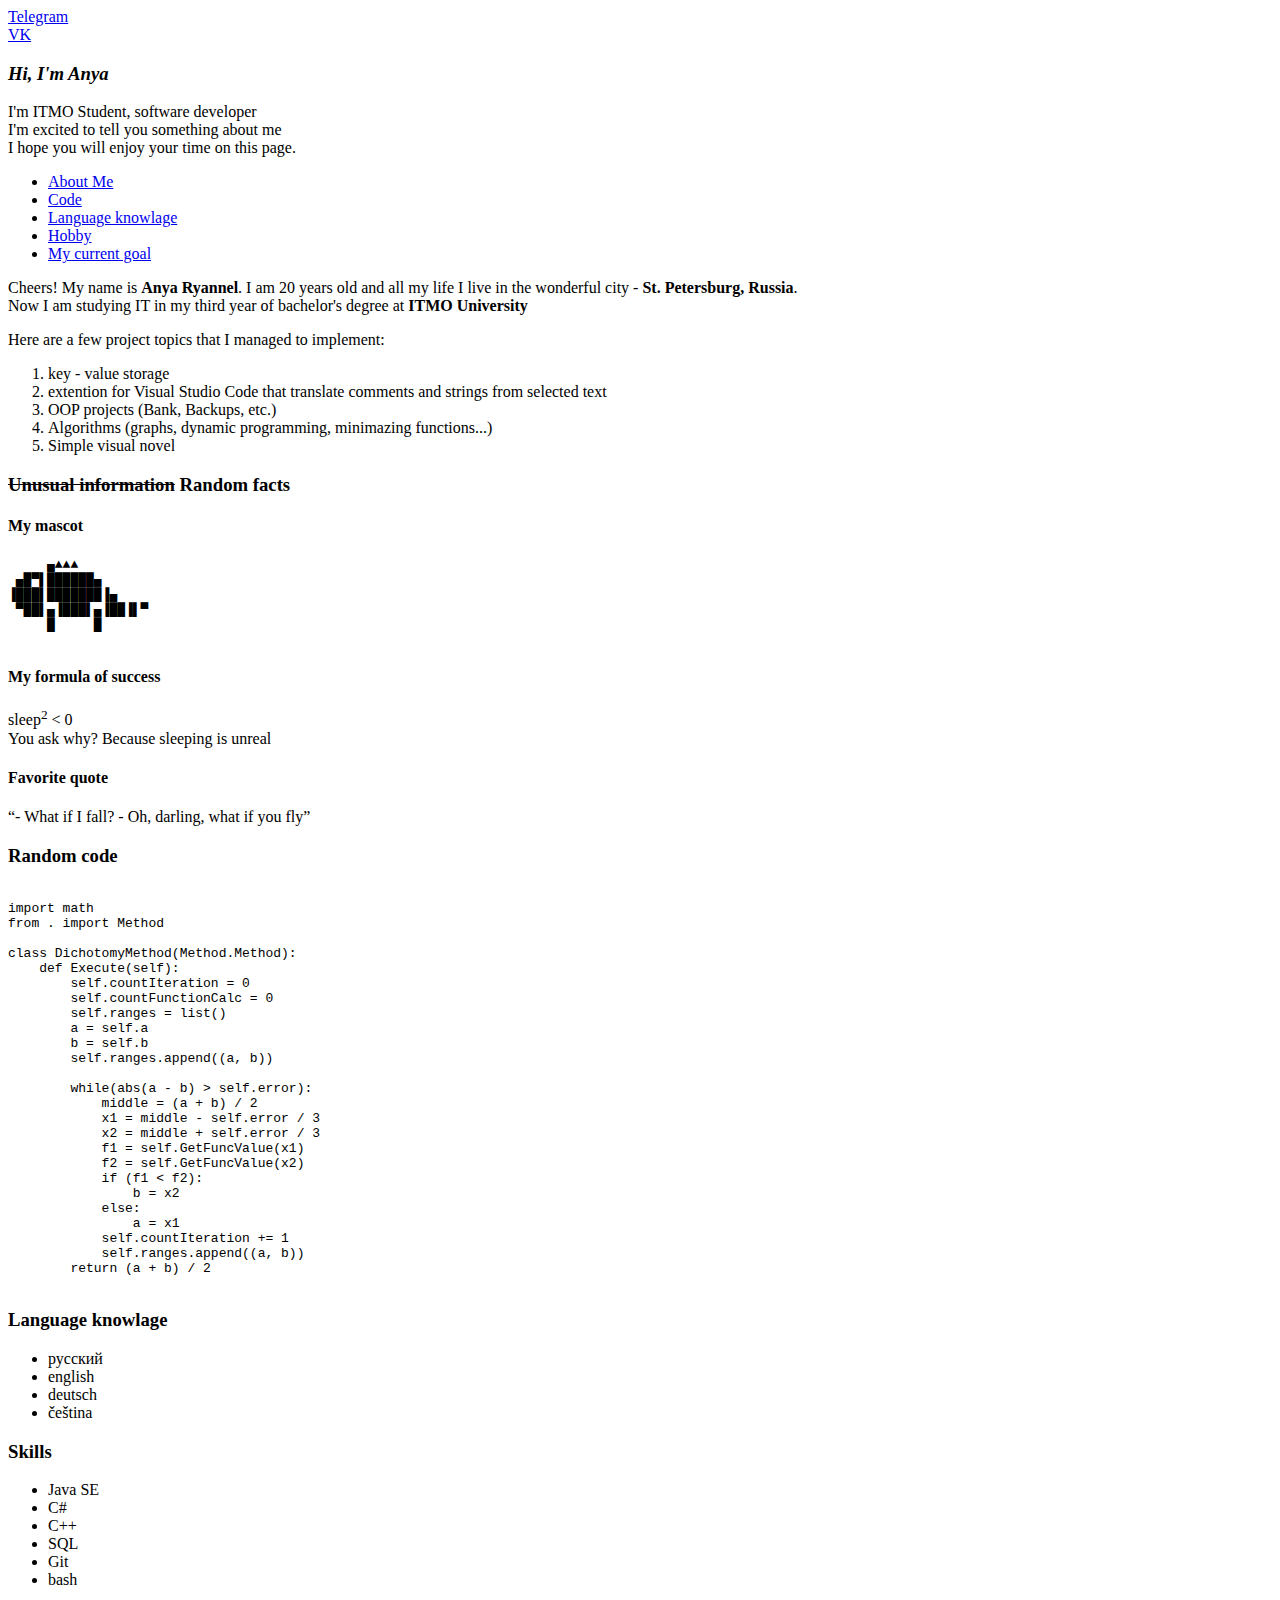
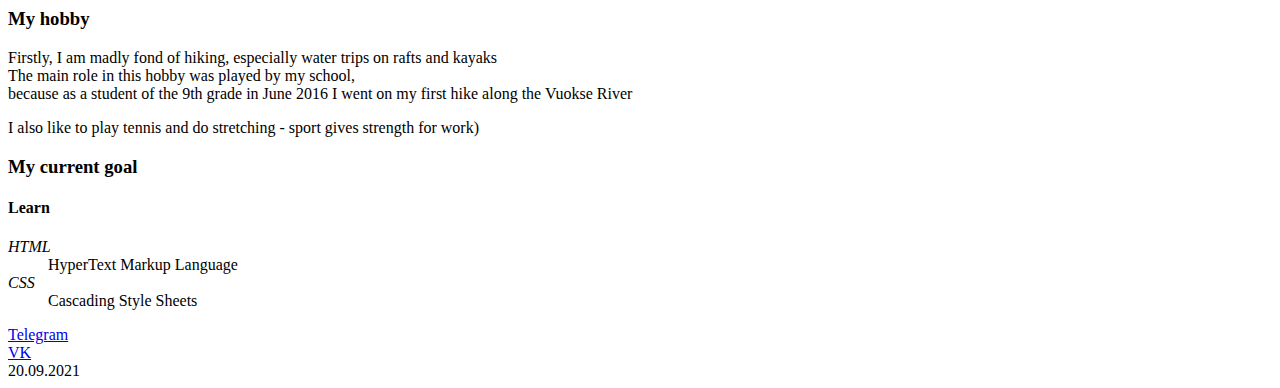
==== index.html @ 296889ac "Rename lab.html to index.html" ====
<!DOCTYPE html>
<html lang="en">
	<head>
		<meta charset="utf-8">
		<meta name="keywords" content="portfolio, IT, ITMO, Ryannel">
		<meta name="description" content="the portfolio page of Anya Ryannel">
		<title>Ryannel Anna M33021</title>
	</head>
	<body>
		<header>
			<section>
			<a href="https://t.me/AnnieRyannel">Telegram</a><br>
			<a href="https://vk.com/id41808144">VK</a>
			</section>
			<section>
				<h3><em>Hi, I'm Anya</em></h3>
				I'm ITMO Student, software developer <br>
				I'm excited to tell you something about me <br>
				I hope you will enjoy your time on this page. <br>
			</section>
			<nav>
				<ul>
					<li><a href="#About Me">About Me</a></li>
					<li><a href="#Code">Code</a></li>
					<li><a href="#Lang">Language knowlage</a></li>
					<li><a href="#Hobby">Hobby</a></li>
					<li><a href="#Goal">My current goal</a></li>
				</ul>
			</nav>
		</header>
		<main>
			<article id="About Me">
				<p> 
				Cheers! My name is <strong>Anya Ryannel</strong>. I am 20 years old and all my life I live in the wonderful city - <strong>St. Petersburg, Russia</strong>. <br>
				Now I am studying IT in my third year of bachelor's degree at <strong>ITMO University</strong><br>
				</p>
				<p>
					Here are a few project topics that I managed to implement:
					<ol> 
						<li>key - value storage</li>
						<li>extention for Visual Studio Code that translate comments and strings from selected text</li>
						<li>OOP projects (Bank, Backups, etc.)</li>
						<li>Algorithms (graphs, dynamic programming, minimazing functions...)</li>
						<li>Simple visual novel</li>
					</ol>
				</p>
			</article>
			<aside>
				<h3><del>Unusual information</del> Random facts</h3>
				<section>
					<h4>My mascot</h4>
					<pre>
     ▄▲▲▲
 ▄█▀▌██████▄
▐███▌███████▐▄
 ▀██▌▄▐███▌▄▐██▐▌▀
     █     █
					</pre>	
				</section>
				<section>
					<h4>My formula of success</h4>
					sleep<sup>2</sup> < 0 </br>
					You ask why? Because sleeping is unreal
				</section>	
				</section> 
					<h4>Favorite quote</h4>
					<q>- What if I fall? - Oh, darling, what if you fly</q>
			</aside>
			<section id="Code">
				<h3>Random code</h3>
				<pre><code>
import math
from . import Method

class DichotomyMethod(Method.Method):
    def Execute(self):
        self.countIteration = 0
        self.countFunctionCalc = 0
        self.ranges = list()
        a = self.a
        b = self.b
        self.ranges.append((a, b))

        while(abs(a - b) > self.error):
            middle = (a + b) / 2
            x1 = middle - self.error / 3
            x2 = middle + self.error / 3
            f1 = self.GetFuncValue(x1)
            f2 = self.GetFuncValue(x2)
            if (f1 < f2):
                b = x2
            else:
                a = x1
            self.countIteration += 1
            self.ranges.append((a, b))
        return (a + b) / 2
				</code></pre>
			</section>
			<section id="Lang">
				<h3>Language knowlage</h3>
					<ul>
						<li>русский</li>
						<li>english</li>
						<li>deutsch</li>
						<li>čeština</li>
					</ul>
			</section>
			<section> 
				<h3>Skills</h3>
				<ul>
					<li>Java SE</li>
					<li>C#</li>
					<li>C++</li>
					<li>SQL</li>
					<li>Git</li>
					<li>bash</li>
				</ul>
			</section>
			<section id="Hobby">
				<h3>My hobby</h3>
					<p>
					Firstly, I am madly fond of hiking, especially water trips on rafts and kayaks <br>
					The main role in this hobby was played by my school, <br>
					because as a student of the 9th grade in <time datetime="2016-06">June 2016</time> I went on my first hike along the Vuokse River <br>
					</p>
					<p>
					I also like to play tennis and do stretching - sport gives strength for work)
					</p>
			</section>
			<section id="Goal">
				<h3>My current goal</h3>
					<h4>Learn</h4>
					<dl>
						<dt><em>HTML</em></dt>
						<dd>HyperText Markup Language</dd>
						<dt><em>CSS</em></dt>
						<dd>Cascading Style Sheets</dd>
					</dl>
			</section>
		</main>
		<footer>
			<section>
				<a href="https://t.me/AnnieRyannel">Telegram</a><br>
				<a href="https://vk.com/id41808144">VK</a><br>
				<time datetime="2021-09-20">20.09.2021</time>
			</section>
		</footer>
</html>
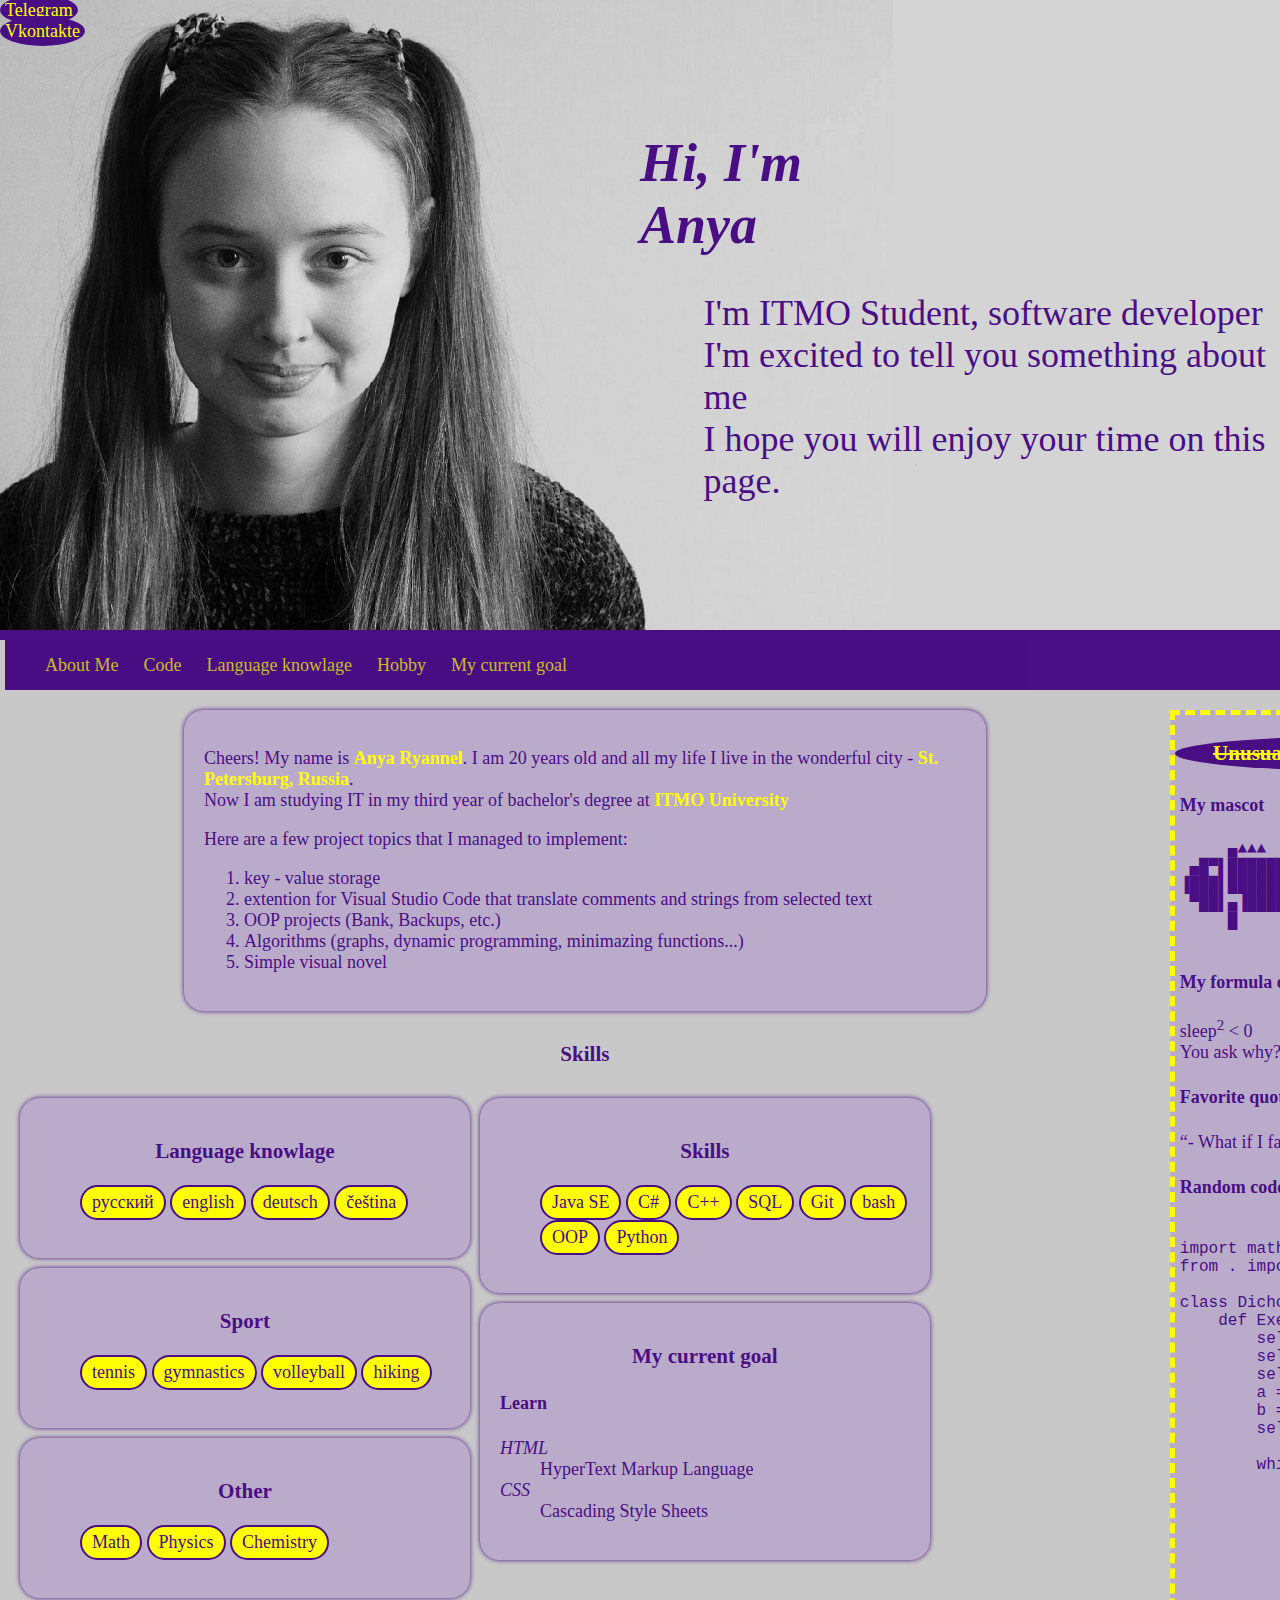
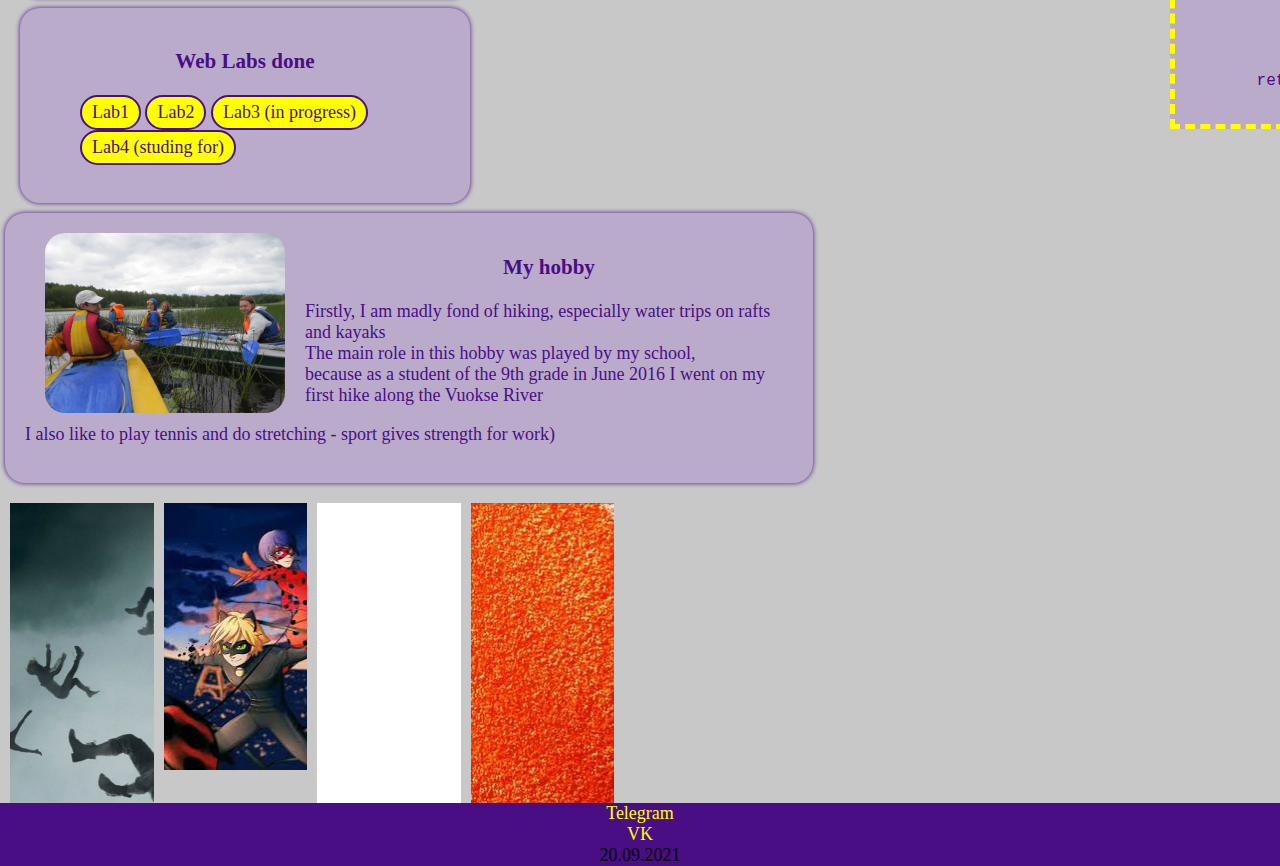
==== commit 75330d7e: "2nd lab base" ====
--- a/index.html
+++ b/index.html
@@ -5,20 +5,24 @@
 		<meta name="keywords" content="portfolio, IT, ITMO, Ryannel">
 		<meta name="description" content="the portfolio page of Anya Ryannel">
 		<title>Ryannel Anna M33021</title>
+		<link href="CSS/style.css" rel="stylesheet">
 	</head>
 	<body>
 		<header>
-			<section>
-			<a href="https://t.me/AnnieRyannel">Telegram</a><br>
-			<a href="https://vk.com/id41808144">VK</a>
-			</section>
-			<section>
+			<nav>
+			<a class="bubble" href="https://t.me/AnnieRyannel">Telegram</a><br>
+			<a class="bubble" href="https://vk.com/id41808144">Vkontakte</a>
+			</nav>
+			<div id="Intro">
 				<h3><em>Hi, I'm Anya</em></h3>
-				I'm ITMO Student, software developer <br>
+				<p>I'm ITMO Student, software developer <br>
 				I'm excited to tell you something about me <br>
-				I hope you will enjoy your time on this page. <br>
-			</section>
-			<nav>
+				I hope you will enjoy your time on this page. <br></p>
+			</div>
+		</header>
+		<main>
+			<div class="menu">
+			<nav class="menu_list">
 				<ul>
 					<li><a href="#About Me">About Me</a></li>
 					<li><a href="#Code">Code</a></li>
@@ -26,10 +30,10 @@
 					<li><a href="#Hobby">Hobby</a></li>
 					<li><a href="#Goal">My current goal</a></li>
 				</ul>
-			</nav>
-		</header>
-		<main>
-			<article id="About Me">
+			</nav><br>
+			</div>
+			<div class="flex-container">
+			<article id="About Me" class="info-section" class="flex-container_item1" style="width:60%">
 				<p> 
 				Cheers! My name is <strong>Anya Ryannel</strong>. I am 20 years old and all my life I live in the wonderful city - <strong>St. Petersburg, Russia</strong>. <br>
 				Now I am studying IT in my third year of bachelor's degree at <strong>ITMO University</strong><br>
@@ -45,9 +49,9 @@
 					</ol>
 				</p>
 			</article>
-			<aside>
-				<h3><del>Unusual information</del> Random facts</h3>
-				<section>
+			<aside class="flex-container_item3">
+				<h3 class="bubble"><del>Unusual information</del> Random facts</h3>
+				<div>
 					<h4>My mascot</h4>
 					<pre>
      ▄▲▲▲
@@ -56,18 +60,18 @@
  ▀██▌▄▐███▌▄▐██▐▌▀
      █     █
 					</pre>	
-				</section>
-				<section>
+				</div>
+				<div>
 					<h4>My formula of success</h4>
 					sleep<sup>2</sup> < 0 </br>
 					You ask why? Because sleeping is unreal
-				</section>	
-				</section> 
+				</div>	
+				<div> 
 					<h4>Favorite quote</h4>
 					<q>- What if I fall? - Oh, darling, what if you fly</q>
-			</aside>
-			<section id="Code">
-				<h3>Random code</h3>
+				</div>	
+				<div id="Code" class="sec">
+				<h4>Random code</h4>
 				<pre><code>
 import math
 from . import Method
@@ -95,29 +99,75 @@
             self.ranges.append((a, b))
         return (a + b) / 2
 				</code></pre>
+			</div>
+			</aside>
+			<section class="flex-container_item2">
+			<h3 class="info-section_header">Skills</h3>
+			<div class="skills-container" class="flex-container.item2">
+			<div id="Lang" class="info-section" class="sec">
+				<h3 class="info-section_header">Language knowlage</h3>
+					<ul>
+						<li class="skill">русский</li>
+						<li class="skill">english</li>
+						<li class="skill">deutsch</li>
+						<li class="skill">čeština</li>
+					</ul>
+			</div>
+			<div id="Lang" class="info-section" class="sec">
+				<h3 class="info-section_header">Sport</h3>
+					<ul>
+						<li class="skill">tennis</li>
+						<li class="skill">gymnastics</li>
+						<li class="skill">volleyball</li>
+						<li class="skill">hiking</li>
+					</ul>
+			</div>
+			<div id="Lang" class="info-section" class="sec">
+				<h3 class="info-section_header">Other</h3>
+					<ul>
+						<li class="skill">Math</li>
+						<li class="skill">Physics</li>
+						<li class="skill">Chemistry</li>
+					</ul>
+			</div>
+			<div id="Lang" class="info-section" class="sec">
+				<h3 class="info-section_header">Web Labs done</h3>
+					<ul>
+						<li class="skill">Lab1</li>
+						<li class="skill">Lab2</li>
+						<li class="skill">Lab3 (in progress)</li>
+						<li class="skill">Lab4 (studing for)</li>
+					</ul>
+			</div>
+			<div class="info-section" class="sec"> 
+				<h3 class="info-section_header">Skills</h3>
+				<ul>
+					<li class="skill">Java SE</li>
+					<li class="skill">C#</li>
+					<li class="skill">C++</li>
+					<li class="skill">SQL</li>
+					<li class="skill">Git</li>
+					<li class="skill">bash</li>
+					<li class="skill">OOP</li>
+					<li class="skill">Python</li>
+				</ul>
+			</div>
+			<div id="Goal" class="info-section" class="sec">
+				<h3 class="info-section_header">My current goal</h3>
+					<h4>Learn</h4>
+					<dl>
+						<dt><em>HTML</em></dt>
+						<dd>HyperText Markup Language</dd>
+						<dt><em>CSS</em></dt>
+						<dd>Cascading Style Sheets</dd>
+					</dl>
+			</div>
+			</div>
 			</section>
-			<section id="Lang">
-				<h3>Language knowlage</h3>
-					<ul>
-						<li>русский</li>
-						<li>english</li>
-						<li>deutsch</li>
-						<li>čeština</li>
-					</ul>
-			</section>
-			<section> 
-				<h3>Skills</h3>
-				<ul>
-					<li>Java SE</li>
-					<li>C#</li>
-					<li>C++</li>
-					<li>SQL</li>
-					<li>Git</li>
-					<li>bash</li>
-				</ul>
-			</section>
-			<section id="Hobby">
-				<h3>My hobby</h3>
+			</div>
+			<section id="Hobby" class="info-section" style="width:60%;">
+				<img src="./images/hobby.jpg" width="240" align="left" hspace="20" style="border-radius: 20px">
+				<h3 class="info-section_header">My hobby</h3>
 					<p>
 					Firstly, I am madly fond of hiking, especially water trips on rafts and kayaks <br>
 					The main role in this hobby was played by my school, <br>
@@ -127,22 +177,19 @@
 					I also like to play tennis and do stretching - sport gives strength for work)
 					</p>
 			</section>
-			<section id="Goal">
-				<h3>My current goal</h3>
-					<h4>Learn</h4>
-					<dl>
-						<dt><em>HTML</em></dt>
-						<dd>HyperText Markup Language</dd>
-						<dt><em>CSS</em></dt>
-						<dd>Cascading Style Sheets</dd>
-					</dl>
-			</section>
+			<section class="flex" style="width:60%;">
+				<div class="item img1"></div>
+				<div class="item img2"></div>
+				<div class="item img3"></div>
+				<div class="item img4"></div>
+				<div class="item img5"></div>
+</div>
 		</main>
 		<footer>
-			<section>
+			<nav>
 				<a href="https://t.me/AnnieRyannel">Telegram</a><br>
 				<a href="https://vk.com/id41808144">VK</a><br>
 				<time datetime="2021-09-20">20.09.2021</time>
-			</section>
+			</nav>
 		</footer>
 </html>
--- a/CSS/style.css
+++ b/CSS/style.css
@@ -0,0 +1,197 @@
+body {
+	background-color: #490E84;
+	font-family: Snell Roundhand, cursive;
+	font-size: large;
+	margin: 0;
+}
+
+main {
+	background-color: #C8C8C8; 
+}
+
+header{
+	height: 630px;
+	background-image: url(../images/Me.png);
+	background-repeat: no-repeat;
+	background-position: center;
+	flex-direction: row;
+}
+
+#Intro {
+	font-family: Brush Script MT, Brush Script Std, cursive;
+	color: #490E84;
+	margin-left: 50%;
+	margin-top: 7%;
+}
+
+#Intro p {
+	margin-left: 10%;
+	font-size: 200%;
+}
+
+
+#Intro h3 {
+	margin-right: 60%;
+	font-size: 300%;
+	margin-bottom: 5%;
+}
+
+.menu {
+    align-items: center;
+	height: 50px;
+	width:100%;
+	background:#490E84; 
+}
+
+.menu_list ul {
+  list-style: none; 
+  margin: 0; 
+  position: fixed;
+  background: #490E84;
+  width: 100%;
+  opacity: 0.7; 
+  z-index: 1000;
+}
+
+.menu_list a {
+	line-height:50px;
+	z-index: 1000;
+}
+
+.menu_list li {
+  float:left; 
+  margin-right:25px; 
+}
+
+a[href] {
+	text-decoration: none;
+	color: #FFFF00
+}
+
+
+.info-section {
+	color: #490E84;
+	box-shadow: 0 0 5px #490E84;
+	background-color: #BBABCB;
+	padding: 20px; 
+	border-radius: 20px;
+}
+
+.info-section_header {
+	text-align: center;
+}
+
+aside {
+	border: 5px dashed #FFFF00;
+	background-color: #BBABCB;
+	color: #490E84;
+}
+
+footer {
+	background-color: #490E84;
+	text-align: center;
+	position: relative;
+	z-index: 2000;
+}
+
+.bubble {
+	color: #FFFF00;
+	background-color: #490E84;
+	border-radius: 50%;
+	padding: 5px;
+	text-align: center;
+}
+
+.skill {
+	border: 2px solid #490E84;
+    border-radius: 20px;
+    padding-left: 10px;
+    padding-right: 10px;
+    padding-top: 5px;
+    padding-bottom: 5px;
+    display: inline-block;
+	background-color: #FFFF00
+	
+}
+
+strong {
+	color: yellow;
+}
+
+h3 {
+	color:#490E84;
+	align-items: center;
+}
+
+.skills-container {
+    max-height: 800px;
+    display: flex;
+    flex-wrap: wrap;
+	flex-direction: column;
+    justify-content: left;
+	width: 40%;
+}
+
+
+
+.flex-container {
+	max-height: 1200px;
+	display: flex;
+    flex-wrap: wrap;
+	flex-direction: column;
+	align-items: center;
+	justify-content: space-between;
+}
+
+.flex-container_item1 {
+	order: 1;
+	flex-basis: 60%;
+	
+}
+
+.flex-container_item2 {
+	order: 2;
+	flex-basis: 60%;
+} 
+
+.flex-container_item3 {
+	order: 3;
+	flex-basis: 30%;
+}
+
+
+.section {
+	width: 60%;
+	display: inline-block;
+}
+
+.flex {
+	display: flex;
+	overflow:hidden; /*скроем тень*/
+}
+
+.item {
+	height:300px;
+	flex:20%; /* = flex-basis:20%; */
+	transition: flex 300ms ease;
+}
+.item:hover {
+	flex: 0.1 0.1 300px;
+	flex-direction: row;
+	background-size: 100% 100%;
+}
+
+.img1 { background: url(../images/galery1.jpg) 0 0 no-repeat; }
+.img2 { background: url(../images/galary2.jfif) 0 0 no-repeat; }
+.img3 { background: url(../images/galery3.jpg) 0 0 no-repeat; }
+.img4 { background: url(../images/galary.jpg) 0 0 no-repeat; }
+
+
+div, section, aside, article {
+	margin-top: 10px;
+	margin-right: 5px;
+	margin-left: 5px;
+}
+
+
+
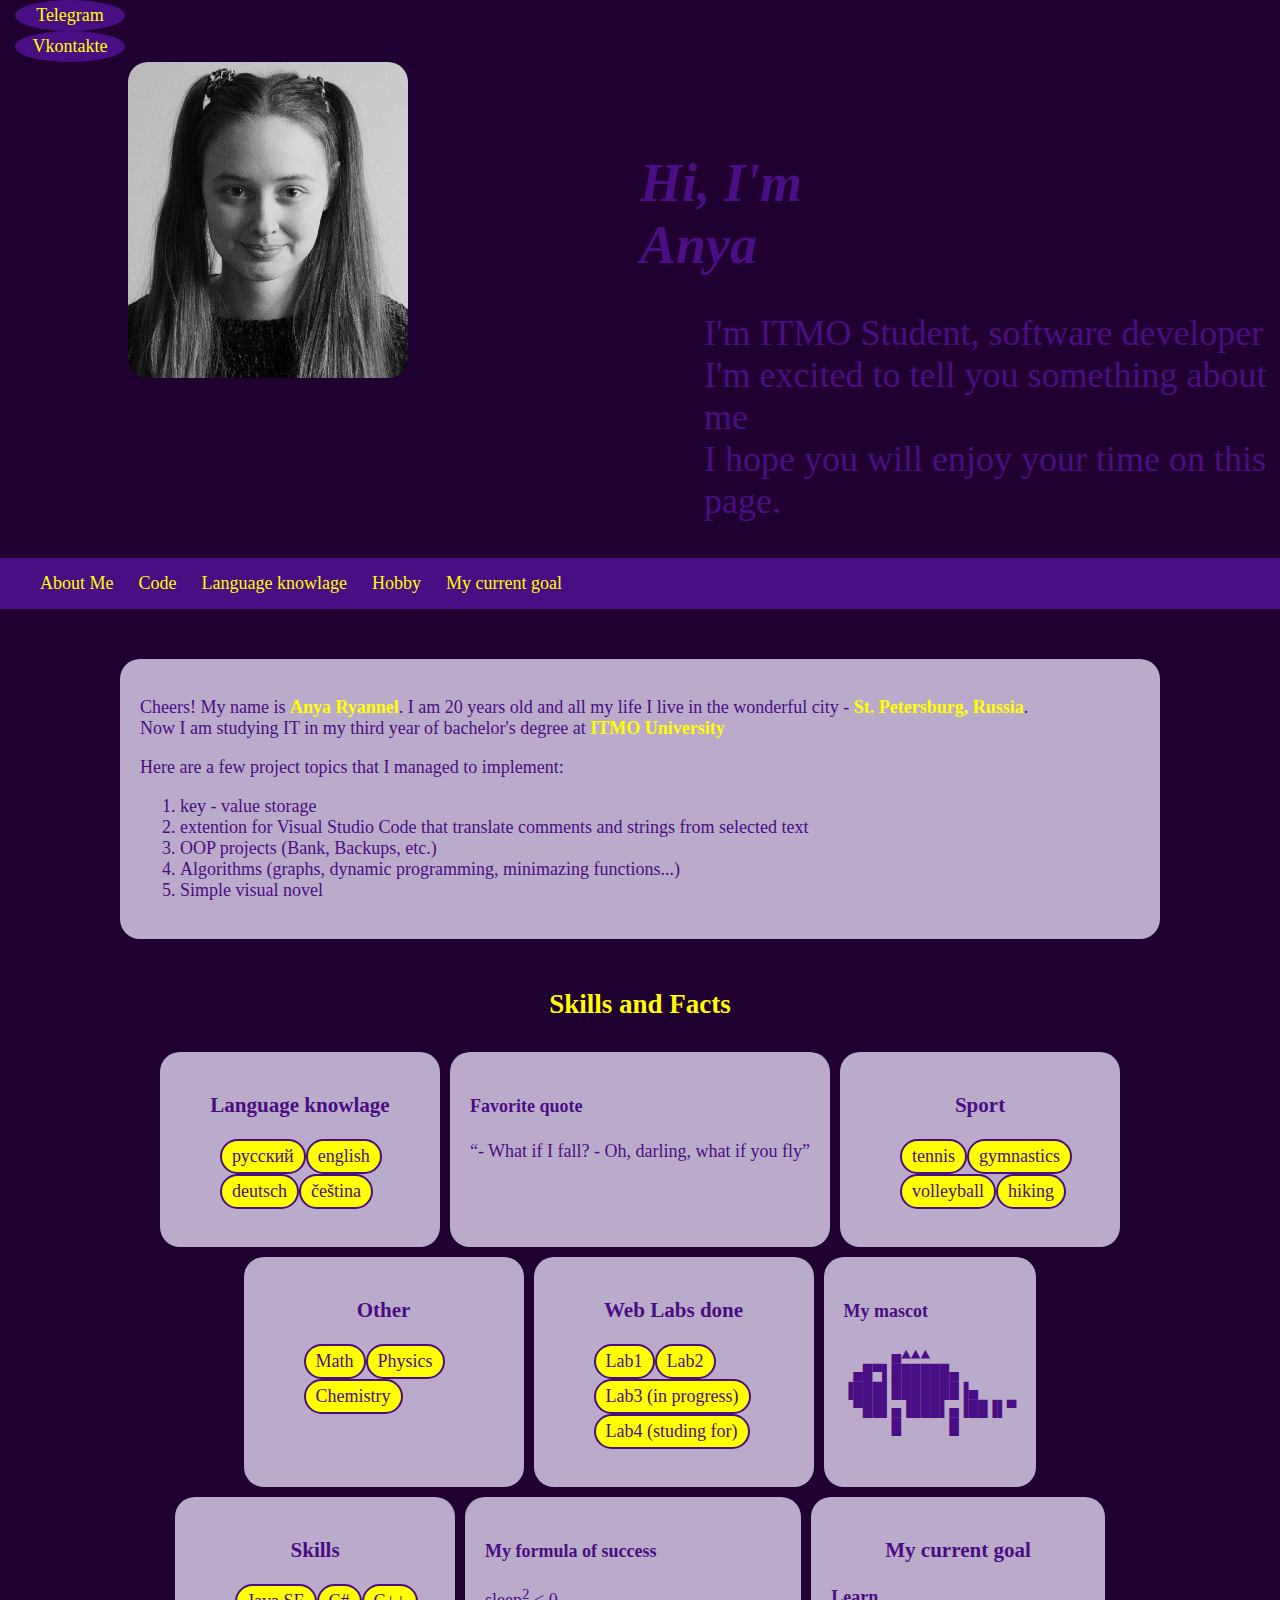
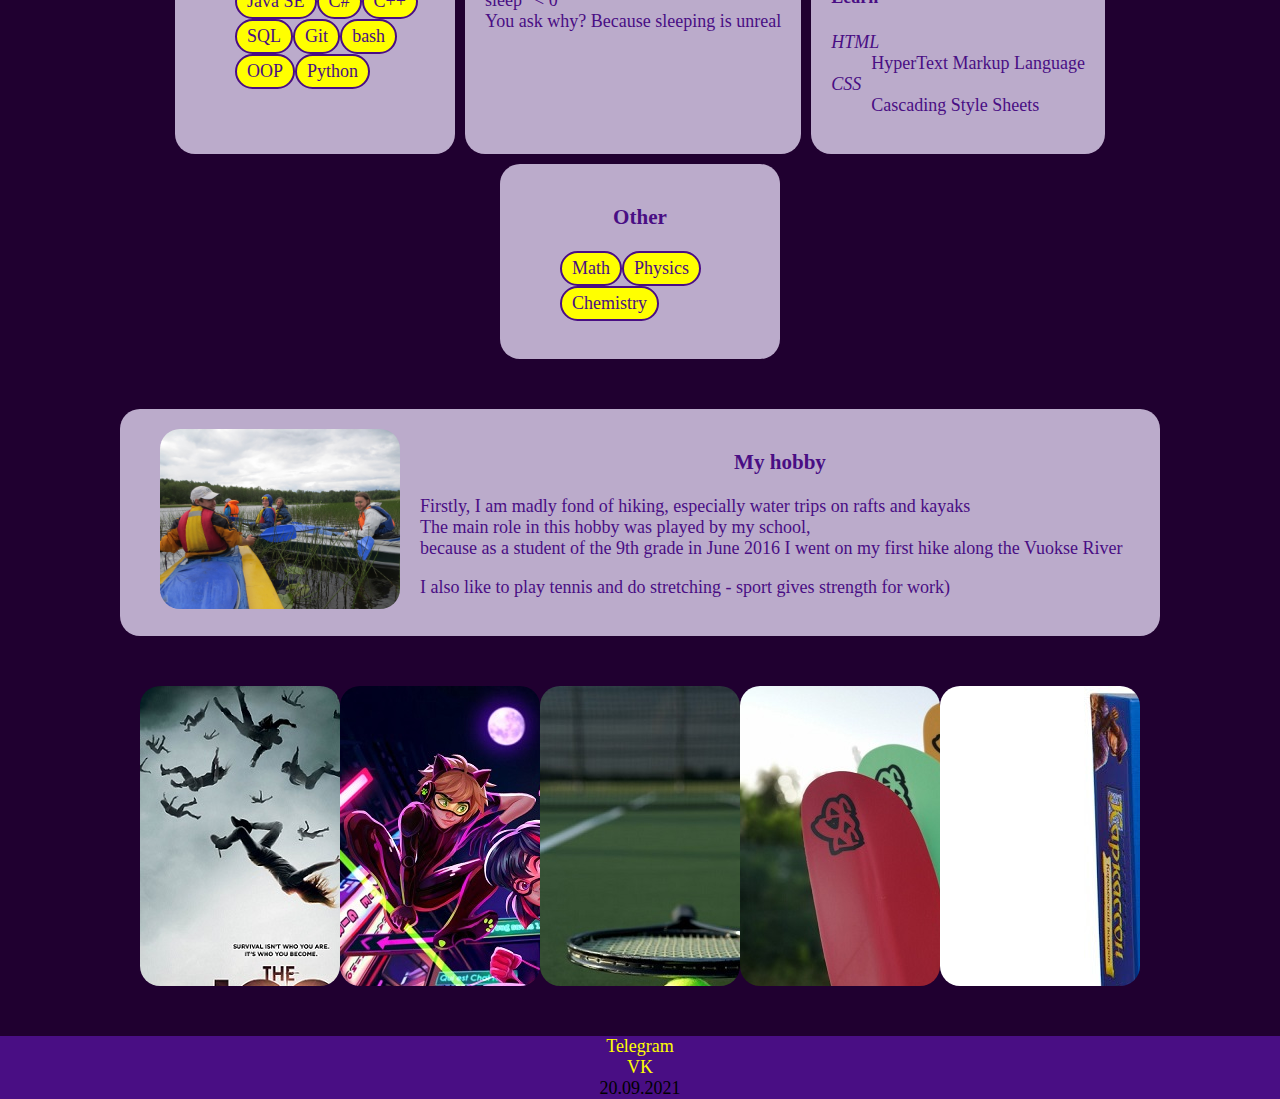
==== commit 1f709034: "positions added" ====
--- a/index.html
+++ b/index.html
@@ -6,13 +6,20 @@
 		<meta name="description" content="the portfolio page of Anya Ryannel">
 		<title>Ryannel Anna M33021</title>
 		<link href="CSS/style.css" rel="stylesheet">
+		<script src="./JS/jquery-3.6.0.js"></script>
+		<script src="./JS/script.js"></script>
 	</head>
 	<body>
 		<header>
 			<nav>
-			<a class="bubble" href="https://t.me/AnnieRyannel">Telegram</a><br>
-			<a class="bubble" href="https://vk.com/id41808144">Vkontakte</a>
+			<div class="bubble" style="margin-left:15px; margin-top:0px;">
+			<a href="https://t.me/AnnieRyannel">Telegram</a><br>
+			</div>
+			<div class="bubble" style="margin-left:15px;">
+			<a href="https://vk.com/id41808144">Vkontakte</a>
+			</div>
 			</nav>
+				<img class="main-pic" src="./images/Me_small.png" width="280" align="left" style="border-radius: 20px; margin-left: 10%; margin-right: 20px;">
 			<div id="Intro">
 				<h3><em>Hi, I'm Anya</em></h3>
 				<p>I'm ITMO Student, software developer <br>
@@ -32,15 +39,15 @@
 				</ul>
 			</nav><br>
 			</div>
-			<div class="flex-container">
-			<article id="About Me" class="info-section" class="flex-container_item1" style="width:60%">
-				<p> 
+			<div>
+			<article id="About Me" class="info-section">
+				<p>
 				Cheers! My name is <strong>Anya Ryannel</strong>. I am 20 years old and all my life I live in the wonderful city - <strong>St. Petersburg, Russia</strong>. <br>
 				Now I am studying IT in my third year of bachelor's degree at <strong>ITMO University</strong><br>
 				</p>
 				<p>
 					Here are a few project topics that I managed to implement:
-					<ol> 
+					<ol>
 						<li>key - value storage</li>
 						<li>extention for Visual Studio Code that translate comments and strings from selected text</li>
 						<li>OOP projects (Bank, Backups, etc.)</li>
@@ -49,7 +56,7 @@
 					</ol>
 				</p>
 			</article>
-			<aside class="flex-container_item3">
+			<!--<aside>
 				<h3 class="bubble"><del>Unusual information</del> Random facts</h3>
 				<div>
 					<h4>My mascot</h4>
@@ -59,17 +66,17 @@
 ▐███▌███████▐▄
  ▀██▌▄▐███▌▄▐██▐▌▀
      █     █
-					</pre>	
+					</pre>
 				</div>
 				<div>
 					<h4>My formula of success</h4>
 					sleep<sup>2</sup> < 0 </br>
 					You ask why? Because sleeping is unreal
-				</div>	
-				<div> 
+				</div>
+				<div>
 					<h4>Favorite quote</h4>
 					<q>- What if I fall? - Oh, darling, what if you fly</q>
-				</div>	
+				</div>
 				<div id="Code" class="sec">
 				<h4>Random code</h4>
 				<pre><code>
@@ -100,48 +107,62 @@
         return (a + b) / 2
 				</code></pre>
 			</div>
-			</aside>
-			<section class="flex-container_item2">
-			<h3 class="info-section_header">Skills</h3>
-			<div class="skills-container" class="flex-container.item2">
-			<div id="Lang" class="info-section" class="sec">
+			</aside> -->
+			<section>
+			<h2 class="section-header">Skills and Facts</h2>
+			<div class="skills-container">
+			<div id="Lang" class="info-section skill-item">
 				<h3 class="info-section_header">Language knowlage</h3>
-					<ul>
+					<ul class="skill-box">
 						<li class="skill">русский</li>
 						<li class="skill">english</li>
 						<li class="skill">deutsch</li>
 						<li class="skill">čeština</li>
 					</ul>
 			</div>
-			<div id="Lang" class="info-section" class="sec">
+			<div class="info-section skill-item">
+					<h4>Favorite quote</h4>
+					<q>- What if I fall? - Oh, darling, what if you fly</q>
+			</div>
+			<div id="Lang" class="info-section skill-item">
 				<h3 class="info-section_header">Sport</h3>
-					<ul>
+					<ul class="skill-box">
 						<li class="skill">tennis</li>
 						<li class="skill">gymnastics</li>
 						<li class="skill">volleyball</li>
 						<li class="skill">hiking</li>
 					</ul>
 			</div>
-			<div id="Lang" class="info-section" class="sec">
+			<div id="Lang" class="info-section skill-item">
 				<h3 class="info-section_header">Other</h3>
-					<ul>
+					<ul class="skill-box">
 						<li class="skill">Math</li>
 						<li class="skill">Physics</li>
 						<li class="skill">Chemistry</li>
 					</ul>
 			</div>
-			<div id="Lang" class="info-section" class="sec">
+			<div id="Lang" class="info-section skill-item">
 				<h3 class="info-section_header">Web Labs done</h3>
-					<ul>
+					<ul class="skill-box">
 						<li class="skill">Lab1</li>
 						<li class="skill">Lab2</li>
 						<li class="skill">Lab3 (in progress)</li>
 						<li class="skill">Lab4 (studing for)</li>
 					</ul>
 			</div>
-			<div class="info-section" class="sec"> 
+			<div class="info-section skill-item">
+			<h4>My mascot</h4>
+<pre>
+     ▄▲▲▲
+ ▄█▀▌██████▄
+▐███▌███████▐▄
+ ▀██▌▄▐███▌▄▐██▐▌▀
+     █     █
+</pre>
+			</div>
+			<div class="info-section skill-item">
 				<h3 class="info-section_header">Skills</h3>
-				<ul>
+				<ul class="skill-box">
 					<li class="skill">Java SE</li>
 					<li class="skill">C#</li>
 					<li class="skill">C++</li>
@@ -152,7 +173,12 @@
 					<li class="skill">Python</li>
 				</ul>
 			</div>
-			<div id="Goal" class="info-section" class="sec">
+			<div class="info-section skill-item">
+					<h4>My formula of success</h4>
+					sleep<sup>2</sup> < 0 </br>
+					You ask why? Because sleeping is unreal
+			</div>
+			<div id="Goal" class="info-section skill-item">
 				<h3 class="info-section_header">My current goal</h3>
 					<h4>Learn</h4>
 					<dl>
@@ -162,10 +188,18 @@
 						<dd>Cascading Style Sheets</dd>
 					</dl>
 			</div>
+			<div id="Lang" class="info-section skill-item">
+				<h3 class="info-section_header">Other</h3>
+					<ul class="skill-box">
+						<li class="skill">Math</li>
+						<li class="skill">Physics</li>
+						<li class="skill">Chemistry</li>
+					</ul>
+			</div>
 			</div>
 			</section>
 			</div>
-			<section id="Hobby" class="info-section" style="width:60%;">
+			<section id="Hobby" class="info-section"">
 				<img src="./images/hobby.jpg" width="240" align="left" hspace="20" style="border-radius: 20px">
 				<h3 class="info-section_header">My hobby</h3>
 					<p>
@@ -177,12 +211,12 @@
 					I also like to play tennis and do stretching - sport gives strength for work)
 					</p>
 			</section>
-			<section class="flex" style="width:60%;">
+			<section class="flex">
 				<div class="item img1"></div>
 				<div class="item img2"></div>
-				<div class="item img3"></div>
 				<div class="item img4"></div>
 				<div class="item img5"></div>
+				<div class="item img3"></div>
 </div>
 		</main>
 		<footer>
--- a/CSS/style.css
+++ b/CSS/style.css
@@ -1,20 +1,30 @@
 body {
-	background-color: #490E84;
 	font-family: Snell Roundhand, cursive;
 	font-size: large;
 	margin: 0;
+	background-color: #200030;
 }
 
 main {
-	background-color: #C8C8C8; 
-}
-
+	margin: auto;
+}
+
+@media (min-width: 1300px) {
 header{
-	height: 630px;
+	height: 610px;
 	background-image: url(../images/Me.png);
 	background-repeat: no-repeat;
 	background-position: center;
 	flex-direction: row;
+}
+}
+
+
+@media (min-width: 1300px){
+
+.main-pic {
+opacity: 0%;	
+}
 }
 
 #Intro {
@@ -38,18 +48,25 @@
 
 .menu {
     align-items: center;
-	height: 50px;
 	width:100%;
 	background:#490E84; 
+	margin: 0;
+}
+
+.f-menu {
+	z-index: 9999; position: fixed; left: 0; top: 0; width: 100%;
+}
+
+.menu_list {
+height: 30px;
 }
 
 .menu_list ul {
   list-style: none; 
   margin: 0; 
-  position: fixed;
+
   background: #490E84;
   width: 100%;
-  opacity: 0.7; 
   z-index: 1000;
 }
 
@@ -71,13 +88,18 @@
 
 .info-section {
 	color: #490E84;
-	box-shadow: 0 0 5px #490E84;
+	#box-shadow: 0 0 10px #FFFF00;
 	background-color: #BBABCB;
 	padding: 20px; 
 	border-radius: 20px;
 }
 
 .info-section_header {
+	text-align: center;
+}
+
+.section-header {
+	color: #FFFF00;
 	text-align: center;
 }
 
@@ -100,6 +122,7 @@
 	border-radius: 50%;
 	padding: 5px;
 	text-align: center;
+	width: 100px;
 }
 
 .skill {
@@ -109,9 +132,16 @@
     padding-right: 10px;
     padding-top: 5px;
     padding-bottom: 5px;
-    display: inline-block;
+	list-style-type: none;
 	background-color: #FFFF00
 	
+}
+
+.skill-box {
+	display: flex;
+	flex-wrap: wrap;
+	flex-direction: row;
+	max-width: 200px;
 }
 
 strong {
@@ -123,13 +153,18 @@
 	align-items: center;
 }
 
+.skill-item {
+	margin-top: 10px;
+	margin-right: 5px;
+	margin-left: 5px;
+}
+
 .skills-container {
-    max-height: 800px;
+    #max-height: 800px;
     display: flex;
     flex-wrap: wrap;
-	flex-direction: column;
-    justify-content: left;
-	width: 40%;
+	flex-direction: row;
+    justify-content: center;
 }
 
 
@@ -167,31 +202,32 @@
 
 .flex {
 	display: flex;
-	overflow:hidden; /*скроем тень*/
+	overflow:hidden; 
 }
 
 .item {
 	height:300px;
-	flex:20%; /* = flex-basis:20%; */
+	flex:40%; 
 	transition: flex 300ms ease;
+	border-radius: 20px;
 }
 .item:hover {
-	flex: 0.1 0.1 300px;
+	flex: 50%;
 	flex-direction: row;
 	background-size: 100% 100%;
 }
 
 .img1 { background: url(../images/galery1.jpg) 0 0 no-repeat; }
-.img2 { background: url(../images/galary2.jfif) 0 0 no-repeat; }
+.img2 { background: url(../images/galery2.jpg) 0 0 no-repeat; }
 .img3 { background: url(../images/galery3.jpg) 0 0 no-repeat; }
-.img4 { background: url(../images/galary.jpg) 0 0 no-repeat; }
-
-
-div, section, aside, article {
-	margin-top: 10px;
-	margin-right: 5px;
-	margin-left: 5px;
-}
-
-
-
+.img4 { background: url(../images/galery.jpg) 0 0 no-repeat; }
+.img5 { background: url(../images/galery4.jfif) 0 0 no-repeat; }
+
+
+section, aside, article {
+	margin: 50px auto;
+	max-width: 1000px;
+}
+
+
+
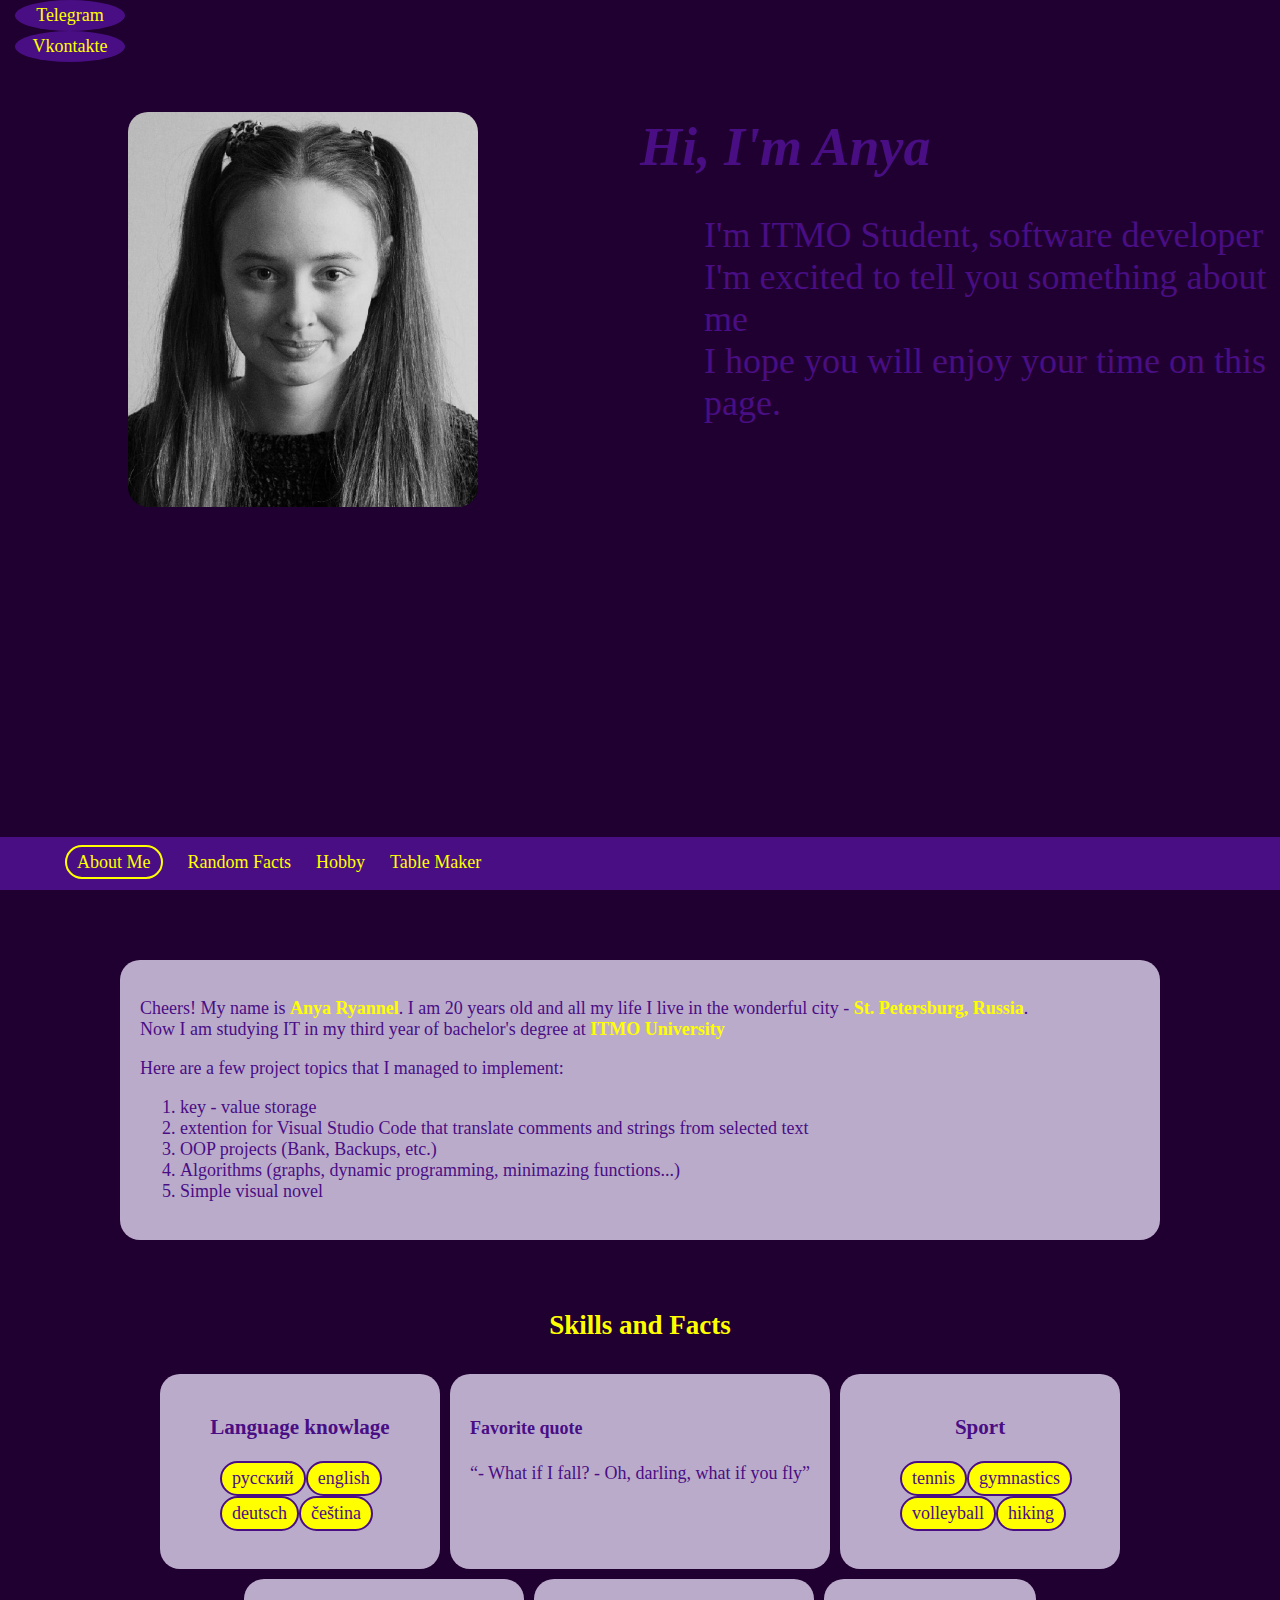
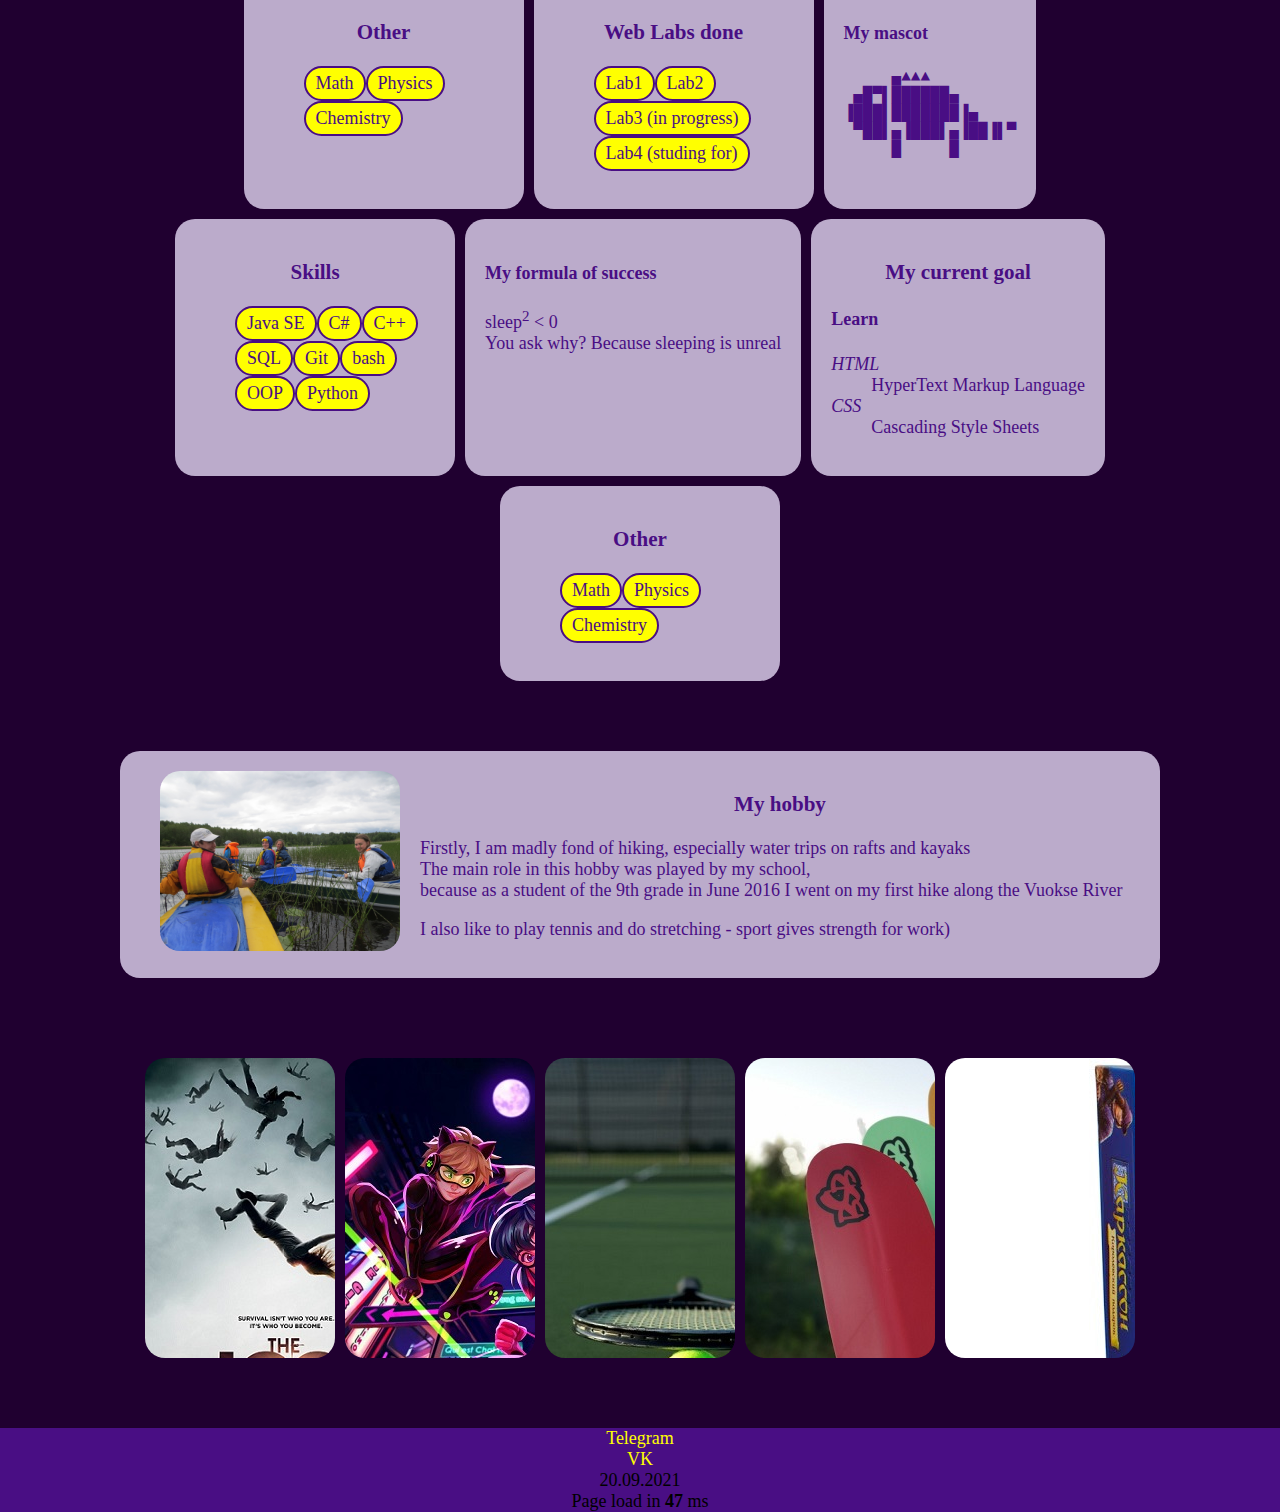
==== commit afd943ba: "lab3" ====
--- a/index.html
+++ b/index.html
@@ -7,10 +7,11 @@
 		<title>Ryannel Anna M33021</title>
 		<link href="CSS/style.css" rel="stylesheet">
 		<script src="./JS/jquery-3.6.0.js"></script>
-		<script src="./JS/script.js"></script>
+		<script src="./JS/page_load.js"></script>
+		
 	</head>
 	<body>
-		<header>
+		<header class="main-header">
 			<nav>
 			<div class="bubble" style="margin-left:15px; margin-top:0px;">
 			<a href="https://t.me/AnnieRyannel">Telegram</a><br>
@@ -19,7 +20,7 @@
 			<a href="https://vk.com/id41808144">Vkontakte</a>
 			</div>
 			</nav>
-				<img class="main-pic" src="./images/Me_small.png" width="280" align="left" style="border-radius: 20px; margin-left: 10%; margin-right: 20px;">
+			<img class="main-pic" src="./images/Me_small.png" width="350" align="left">
 			<div id="Intro">
 				<h3><em>Hi, I'm Anya</em></h3>
 				<p>I'm ITMO Student, software developer <br>
@@ -28,19 +29,18 @@
 			</div>
 		</header>
 		<main>
-			<div class="menu">
+			<div id="menu" class="menu">
 			<nav class="menu_list">
 				<ul>
-					<li><a href="#About Me">About Me</a></li>
-					<li><a href="#Code">Code</a></li>
-					<li><a href="#Lang">Language knowlage</a></li>
-					<li><a href="#Hobby">Hobby</a></li>
-					<li><a href="#Goal">My current goal</a></li>
+					<li><a href="./index.html">About Me</a></li>
+					<li><a href="pages/random_facts.html">Random Facts</a></li>
+					<li><a href="pages/hobby.html">Hobby</a></li>
+					<li><a href="pages/table_constr.html">Table Maker</a></li>
 				</ul>
 			</nav><br>
 			</div>
 			<div>
-			<article id="About Me" class="info-section">
+			<article id="AboutMe" class="info-section">
 				<p>
 				Cheers! My name is <strong>Anya Ryannel</strong>. I am 20 years old and all my life I live in the wonderful city - <strong>St. Petersburg, Russia</strong>. <br>
 				Now I am studying IT in my third year of bachelor's degree at <strong>ITMO University</strong><br>
@@ -217,7 +217,7 @@
 				<div class="item img4"></div>
 				<div class="item img5"></div>
 				<div class="item img3"></div>
-</div>
+			</section>
 		</main>
 		<footer>
 			<nav>
@@ -225,5 +225,6 @@
 				<a href="https://vk.com/id41808144">VK</a><br>
 				<time datetime="2021-09-20">20.09.2021</time>
 			</nav>
+			<div id="load_time"> </div>
 		</footer>
 </html>
--- a/CSS/style.css
+++ b/CSS/style.css
@@ -3,62 +3,72 @@
 	font-size: large;
 	margin: 0;
 	background-color: #200030;
-}
-
-main {
-	margin: auto;
+	max-width: 100%;
+}
+
+.main-header{
+	max-width: 100%;
+	height: 93vh;
 }
 
 @media (min-width: 1300px) {
-header{
-	height: 610px;
+.main-header{
 	background-image: url(../images/Me.png);
 	background-repeat: no-repeat;
 	background-position: center;
-	flex-direction: row;
-}
-}
-
-
-@media (min-width: 1300px){
+}
 
 .main-pic {
 opacity: 0%;	
 }
+
+#Intro h3 {
+	margin-top: 10%;
+}
+}
+
+.main-pic {
+	margin-top: 50px;
+	border-radius: 20px; 
+	margin-left: 10%;
+	margin-right: 20px;	
 }
 
 #Intro {
 	font-family: Brush Script MT, Brush Script Std, cursive;
 	color: #490E84;
+}
+
+#Intro p {
+	margin-left: 55%;
+	font-size: 200%;
+}
+
+
+#Intro h3 {
 	margin-left: 50%;
-	margin-top: 7%;
-}
-
-#Intro p {
-	margin-left: 10%;
-	font-size: 200%;
-}
-
-
-#Intro h3 {
-	margin-right: 60%;
 	font-size: 300%;
-	margin-bottom: 5%;
-}
-
-.menu {
+	margin-bottom: 0;
+}
+
+#menu {
     align-items: center;
-	width:100%;
+	max-width:100%;
 	background:#490E84; 
 	margin: 0;
 }
 
 .f-menu {
-	z-index: 9999; position: fixed; left: 0; top: 0; width: 100%;
+	z-index: 9999; 
+	position: fixed; 
+	left: 0; 
+	top: 0; 
+	width: 100%;
+	background:#490E84; 
 }
 
 .menu_list {
-height: 30px;
+height: 3.60vh;
 }
 
 .menu_list ul {
@@ -66,23 +76,44 @@
   margin: 0; 
 
   background: #490E84;
-  width: 100%;
+  max-width: 100%;
   z-index: 1000;
 }
 
 .menu_list a {
 	line-height:50px;
 	z-index: 1000;
+	color: #FFFF00;
 }
 
 .menu_list li {
+  margin-left:25px; 
   float:left; 
-  margin-right:25px; 
+}
+
+.menu_list li:hover a {
+	color: #490E84;
+	background-color: #FFFF00;
+	border: 2px solid #FFFF00;
+	border-radius: 20px;
+	padding-left: 10px;
+	padding-right: 10px;
+	padding-top: 5px;
+	padding-bottom: 5px;
 }
 
 a[href] {
 	text-decoration: none;
 	color: #FFFF00
+}
+
+.active_nav_link {
+	border: 2px solid #FFFF00;
+	border-radius: 20px;
+	padding-left: 10px;
+	padding-right: 10px;
+	padding-top: 5px;
+	padding-bottom: 5px;
 }
 
 
@@ -103,16 +134,11 @@
 	text-align: center;
 }
 
-aside {
-	border: 5px dashed #FFFF00;
-	background-color: #BBABCB;
-	color: #490E84;
-}
 
 footer {
 	background-color: #490E84;
 	text-align: center;
-	position: relative;
+	width: 100%;
 	z-index: 2000;
 }
 
@@ -167,34 +193,6 @@
     justify-content: center;
 }
 
-
-
-.flex-container {
-	max-height: 1200px;
-	display: flex;
-    flex-wrap: wrap;
-	flex-direction: column;
-	align-items: center;
-	justify-content: space-between;
-}
-
-.flex-container_item1 {
-	order: 1;
-	flex-basis: 60%;
-	
-}
-
-.flex-container_item2 {
-	order: 2;
-	flex-basis: 60%;
-} 
-
-.flex-container_item3 {
-	order: 3;
-	flex-basis: 30%;
-}
-
-
 .section {
 	width: 60%;
 	display: inline-block;
@@ -225,9 +223,53 @@
 
 
 section, aside, article {
-	margin: 50px auto;
+	margin: 70px auto;
 	max-width: 1000px;
 }
 
-
-
+.box {
+	display: flex;
+	flex-wrap: wrap;
+	flex-direction: column;
+	max-height: 900px;
+}
+
+.item {
+	margin-top: 10px;
+	margin-right: 5px;
+	margin-left: 5px;
+}
+
+table {
+  table-layout: fixed;
+  width: 100%;
+  border-collapse: collapse;
+  border: 3px solid yellow;
+}
+
+tbody tr:nth-child(odd) {
+  background-color: #ff33cc;
+}
+
+tbody tr:nth-child(even) {
+  background-color: #e495e4;
+}
+
+.grid {
+	display: grid;
+	grid-template-columns: repeat(8, 1fr);
+	color: yellow;
+	
+}
+
+.grid span {
+text-align: center;
+border: 1px solid yellow;
+}
+
+.grid span:nth-child(2n) {
+  background-color: #e495e4;
+}
+
+
+
